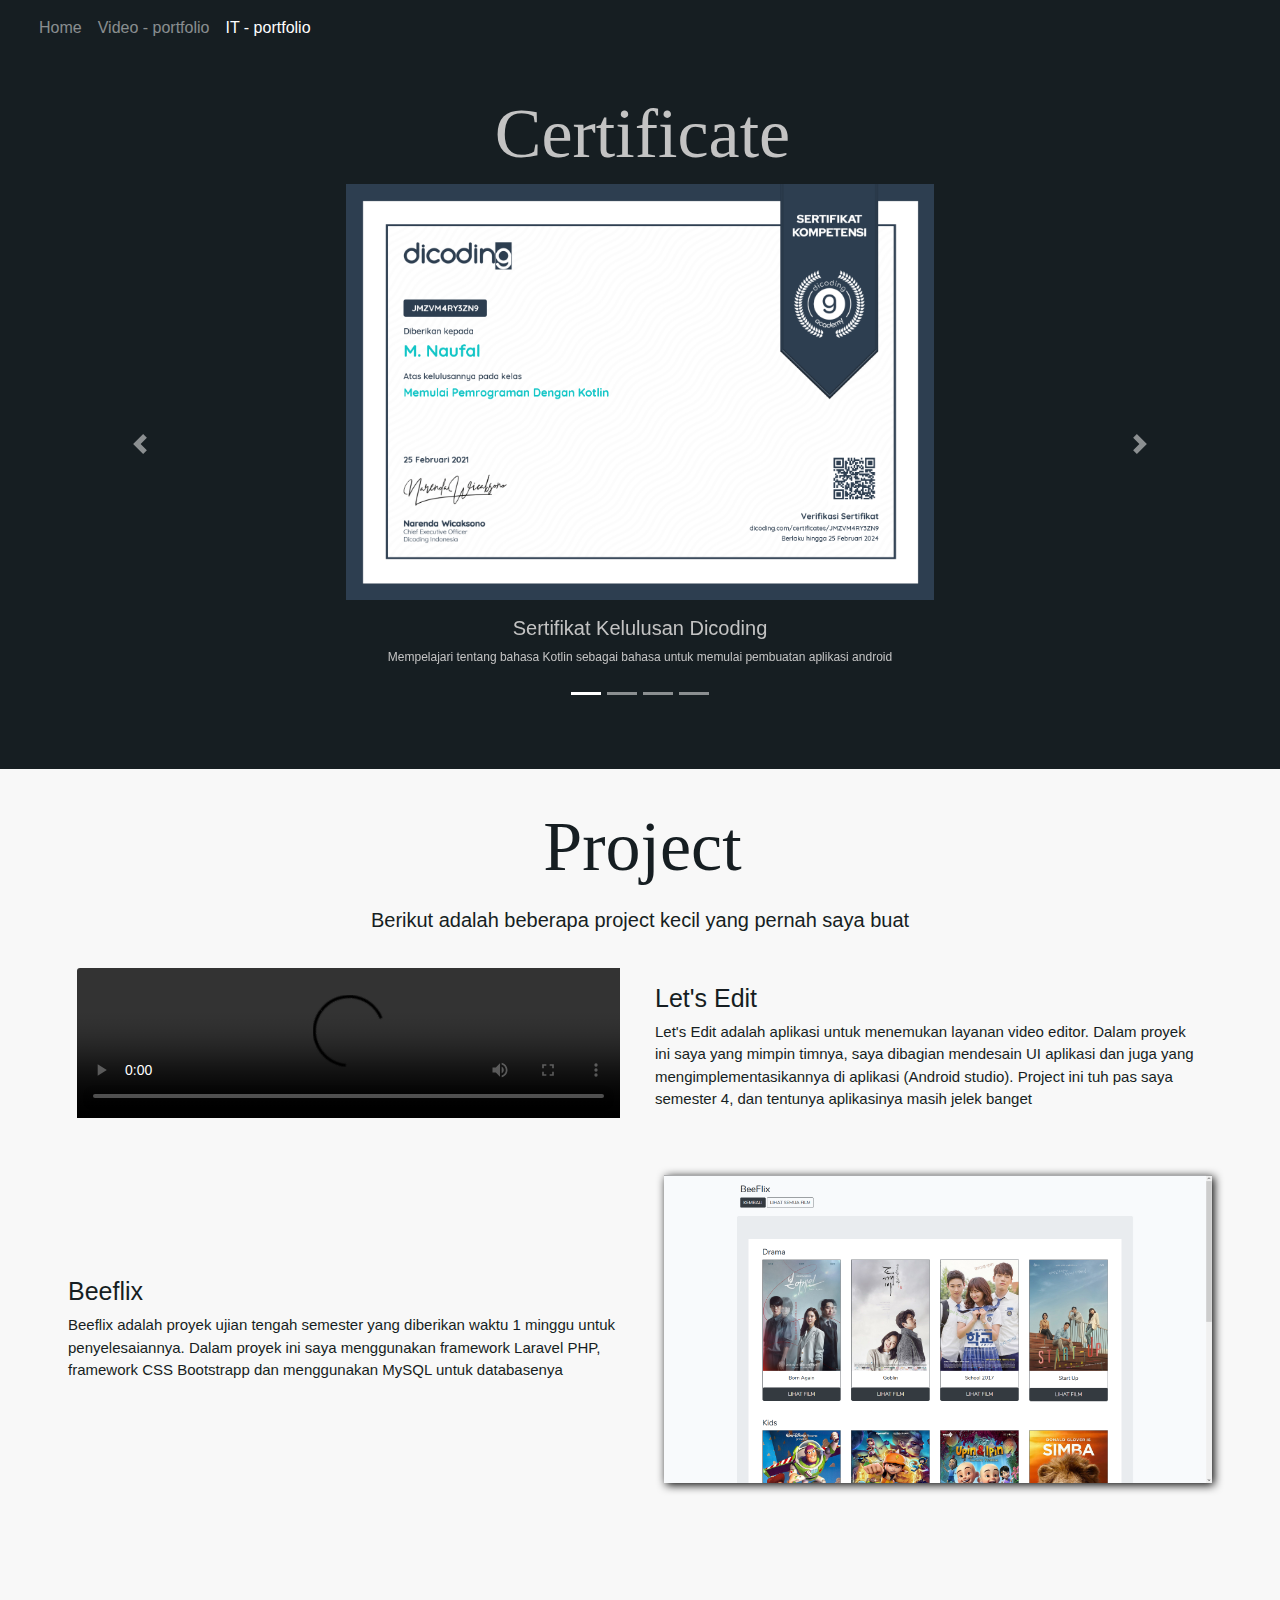
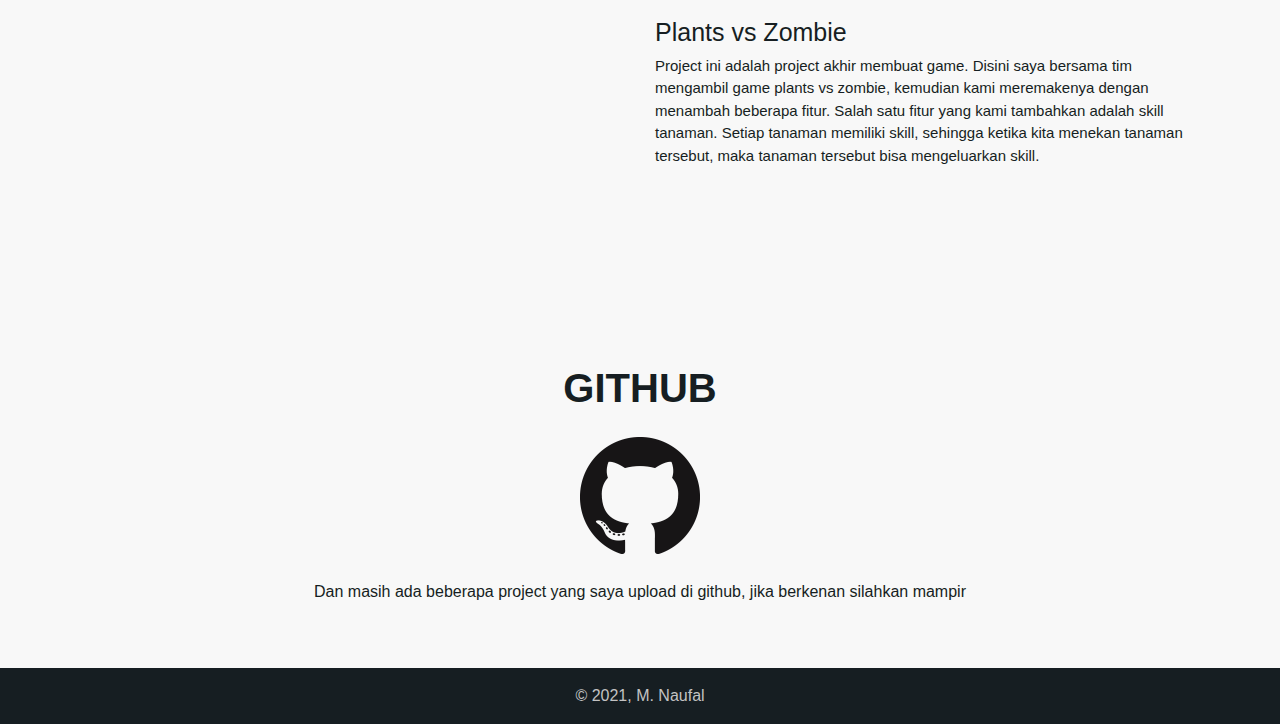
==== it-portfolio.html @ 66a227f8 "Upload My Personal Website" ====
<!DOCTYPE html>
<html lang="en">
<head>
    <meta charset="UTF-8">
    <meta http-equiv="X-UA-Compatible" content="IE=edge">
    <meta name="viewport" content="width=device-width, initial-scale=1.0">
    <title>IT Portfolio</title>

    <link rel="stylesheet" href="css/bootstrap.css">
    <script src="https://code.jquery.com/jquery-3.5.1.slim.min.js" integrity="sha384-DfXdz2htPH0lsSSs5nCTpuj/zy4C+OGpamoFVy38MVBnE+IbbVYUew+OrCXaRkfj" crossorigin="anonymous"></script>
    <script src="https://cdn.jsdelivr.net/npm/bootstrap@4.6.0/dist/js/bootstrap.bundle.min.js" integrity="sha384-Piv4xVNRyMGpqkS2by6br4gNJ7DXjqk09RmUpJ8jgGtD7zP9yug3goQfGII0yAns" crossorigin="anonymous"></script>

    <style>


        .video{
            width: 100%;
            padding-right: 5px;
        }

        .carousel-indicators{
            position: static;
        }

        .certi-desc{
            font-size: 12px;
        }

        .certificate-image{
              width: 100%;
        }

        .project-image{
            filter: drop-shadow(2px 2px 5px black);
            width: 100%
        }

        /* // Small devices (landscape phones, 576px and up) */
        @media (min-width: 320px) {
            .title{
                font-family: MADE TOMMY Outline;
                font-size: 50px;
                margin-top: 20px;
            }

            .project-title{
                font-size: 18px;
                text-align: center;
             }

            .project-desc{
                font-size: 12px;
                text-align: center;
            }

            .desc{
                font-size: 12px;
            }

        }

            /* // Small devices (landscape phones, 576px and up) */
        @media (min-width: 576px) {
            .title{
                font-family: MADE TOMMY Outline;
                font-size: 70px;
            }
        }

            /* // Medium devices (tablets, 768px and up) */
        @media (min-width: 768px) {
            .title{
                font-family: MADE TOMMY Outline;
                font-size: 55px;
                padding-right: 20px;
          }

          
          .certificate-image{
                width: 60%;
            }

        }

            /* // Large devices (desktops, 992px and up) */
        @media (min-width: 992px) {
            .title{
                font-family: MADE TOMMY Outline;
                font-size: 70px;
                padding-right: 15px;
           }
        }

            /* Extra large devices (large desktops, 1200px and up) */
        @media (min-width: 1200px) {
            .title{
                font-family: MADE TOMMY Outline;
                font-size: 70px;
                padding-left: 20px;
            }

            .certificate-image{
                width: 50%;
            }

            .desc{
                font-size: 20px;
            }

            .project-title{
                font-size: 25px;
                text-align: left;
            }

            .project-desc{
                font-size: 15px;
                text-align: left;
            }

        }

    </style>

</head>
<body>
    
<!-- navbar -->

<div class="container-fluid" style="background-color: #161E22">
  <nav class="navbar navbar-expand-md navbar-dark bg-transparent">
    <button class="navbar-toggler" type="button" data-toggle="collapse" data-target="#navbarTogglerDemo01" aria-controls="navbarTogglerDemo01" aria-expanded="false" aria-label="Toggle navigation">
      <span class="navbar-toggler-icon"></span>
    </button>
    <div class="collapse navbar-collapse" id="navbarTogglerDemo01">
      
      <ul class="navbar-nav mr-auto mt-2 mt-lg-0">
        <li class="nav-item">
          <a class="nav-link" href="index.html">Home <span class="sr-only">(current)</span></a>
        </li>
        <li class="nav-item">
          <a class="nav-link" href="video-portfolio.html">Video - portfolio</a>
        </li>
        <li class="nav-item active">
          <a class="nav-link" href="it-portfolio.html">IT - portfolio</a>
        </li>
      </ul>

    </div>
  </nav>
</div>

<!-- navbar -->

<!-- certificate -->
<div class="container-fluid" style="background-color: #161E22; color: white;">
    <div class="container pb-5 pt-3" style="color: white">
        <!-- Certificate -->
        <div class="row mx-md-n5">
        
            <div class="col-md-12 justify-content-center align-self-center text-center" style="color: #C3C3C3">
                <h1 class="title">Certificate</h1>

                    <div id="carouselExampleCaptions" class="carousel slide" data-ride="carousel">

                        <div class="carousel-inner">
                            
                            <div class="carousel-item active">
                                <img src="assets/certi-1.png" class="d-block certificate-image " alt="..." style="margin: auto;">
                                
                                <div class="mt-3">
                                    <h5>Sertifikat Kelulusan Dicoding</h5>
                                    <p class="certi-desc">Mempelajari tentang bahasa Kotlin sebagai bahasa untuk memulai pembuatan aplikasi android</p>
                                </div>

                            
                            </div>

                            <div class="carousel-item">
                                <img src="assets/certi-2.png" class="d-block certificate-image" alt="..." style="margin: auto;">
                                <div class="mt-3">
                                    <h5>Sertifikat Kelulusan Dicoding</h5>
                                    <p class="certi-desc">Mempelajari tentang prinsip SOLID, berguna untuk menyempurnakan penulisan code</p>
                                </div>
                            </div>

                            <div class="carousel-item">
                            <img src="assets/certi-3.png" class="d-block certificate-image justify-content-center center" alt="..." style="margin: auto;">
                                <div class="mt-3">
                                    <h5>Sertifikat Kelulusan Dicoding</h5>
                                    <p class="certi-desc">Mempelajari tentang dasar - dasar membuat aplikasi android sederhana dengan Android Studio</p>
                                </div>
                            </div>

                            <div class="carousel-item">
                            <img src="assets/certi-4.png" class="d-block certificate-image justify-content-center center" alt="..." style="margin: auto;">
                                <div class="mt-3">
                                    <h5>Sertifikat Kelulusan Dicoding</h5>
                                    <p class="certi-desc"> Mempelajari Pembuatan aplikasi dengan kesulitan menengah </p>
                                </div>
                            </div>

                        </div>
                        <a class="carousel-control-prev" href="#carouselExampleCaptions" role="button" data-slide="prev">
                            <span class="carousel-control-prev-icon" aria-hidden="true"></span>
                            <span class="sr-only">Previous</span>
                        </a>
                        <a class="carousel-control-next" href="#carouselExampleCaptions" role="button" data-slide="next">
                            <span class="carousel-control-next-icon" aria-hidden="true"></span>
                            <span class="sr-only">Next</span>
                        </a>

                        <ol class="carousel-indicators">
                            <li data-target="#carouselExampleCaptions" data-slide-to="0" class="active"></li>
                            <li data-target="#carouselExampleCaptions" data-slide-to="1"></li>
                            <li data-target="#carouselExampleCaptions" data-slide-to="2"></li>
                            <li data-target="#carouselExampleCaptions" data-slide-to="3"></li>
                        </ol>

                    </div>
            
            </div>

        </div>
    </div>
</div>
<!-- certificate -->

<!-- it portfolio -->
<div class="container-fludi" style="background-color: #F8F8F8;">
    <div class="container pb-5 pt-3">
        
        <div class="row mx-md-n5">
            <div class="col-md-12 justify-content-center align-self-center text-center" style="color: #161E22">
                <h1 class="title">Project</h1>
                <p class="mt-3 desc"> Berikut adalah beberapa project kecil yang pernah saya buat</p>
            
            </div>
        </div>

        <!-- project 1 -->
        <div class="row mx-md-n5 mt-3 pl-3 pr-3">

            <div class="col-md-6 pl-4 justify-content-center align-self-center">
                <video autobuffer preload="auto" controls class="video card-img-top">
                        <source src="assets/lets-edit.mp4" type="video/mp4">
                        <source src="assest/lets-edit.ogg" type="video/ogg">
                        Your browser does not support HTML video.
                </video>
            </div>

            <div class="col-md-6 mt-3 pr-4 justify-content-center align-self-center" style="color: #161E22;">
                <h4 class="card-text project-title"> Let's Edit </h4>
                <p class="project-desc">Let's Edit adalah aplikasi untuk menemukan layanan video editor. Dalam proyek ini saya yang mimpin timnya, saya dibagian mendesain UI aplikasi dan juga yang mengimplementasikannya di aplikasi (Android studio). Project ini tuh pas saya semester 4, dan tentunya aplikasinya masih jelek banget </p>
            </div>

        </div>
        <!-- project 1 -->

        <!-- project 2 -->
        <div class="row mx-md-n5 mt-5 pl-3 pr-3">

            <div class="col-md-6 pl-4 order-md-6 justify-content-center align-self-center">
                <img src="assets/beeflix.png" alt="" class="project-image">
            </div>

            <div class="col-md-6 mt-3 pr-4 justify-content-center align-self-center" style="color: #161E22;">
                <h4 class="card-text project-title"> Beeflix </h4>
                <p class="project-desc">Beeflix adalah proyek ujian tengah semester yang diberikan waktu 1 minggu untuk penyelesaiannya. Dalam proyek ini saya menggunakan framework Laravel PHP, framework CSS Bootstrapp dan menggunakan MySQL untuk databasenya</p>
            </div>

        </div>
        <!-- project 2 -->

        <!-- project 3 -->
        <div class="row mx-md-n5 mt-5 pl-3 pr-3 mb-5">

            <div class="col-md-6 pl-4 justify-content-center align-self-center">
                <iframe width="560" height="315" class="video card-img-top" src="https://www.youtube.com/embed/0V9TR1TZQOo" title="YouTube video player" frameborder="0" allow="accelerometer; autoplay; clipboard-write; encrypted-media; gyroscope; picture-in-picture" allowfullscreen></iframe>
            </div>

            <div class="col-md-6 mt-3 pr-4 justify-content-center align-self-center" style="color: #161E22;">
                <h4 class="card-text project-title"> Plants vs Zombie </h4>
                <p class="project-desc">Project ini adalah project akhir membuat game. Disini saya bersama tim mengambil game plants vs zombie, kemudian kami meremakenya dengan menambah beberapa fitur. Salah satu fitur yang kami tambahkan adalah skill tanaman. Setiap tanaman memiliki skill, sehingga ketika kita menekan tanaman tersebut, maka tanaman tersebut bisa mengeluarkan skill.</p>
            </div>

        </div>
        <!-- project 3 -->

        <div class="row mx-md-n5" style="margin-top: 10%">
            <div class="col-md-12 justify-content-center align-self-center text-center" style="color: #161E22">
                <h1 class="font-weight-bold github-text"> GITHUB </h1>
                <a href="https://github.com/muhnofal?tab=repositories" target="_blank"> <img src="assets/github-icon.png" alt="" class="mt-3 github-icon"> </a> 
                <p class="mt-4 github-desc"> Dan masih ada beberapa project yang saya upload di github, jika berkenan silahkan mampir</p>
            </div>
        </div>

    </div>
</div>
<!-- it portfolio -->

<!-- copyright -->
<div class="container-fluid" style="background-color: #161E22">

  <div class="container" style="color: white">

    <div class="row mx-md-n5">
      
      <div class="col-md-12 text-center" style="color: #C3C3C3">
        <p class="mt-3">© 2021, M. Naufal</p>
      </div>

    </div>


  </div>
    
</div>
<!-- copyright -->


</body>
</html>
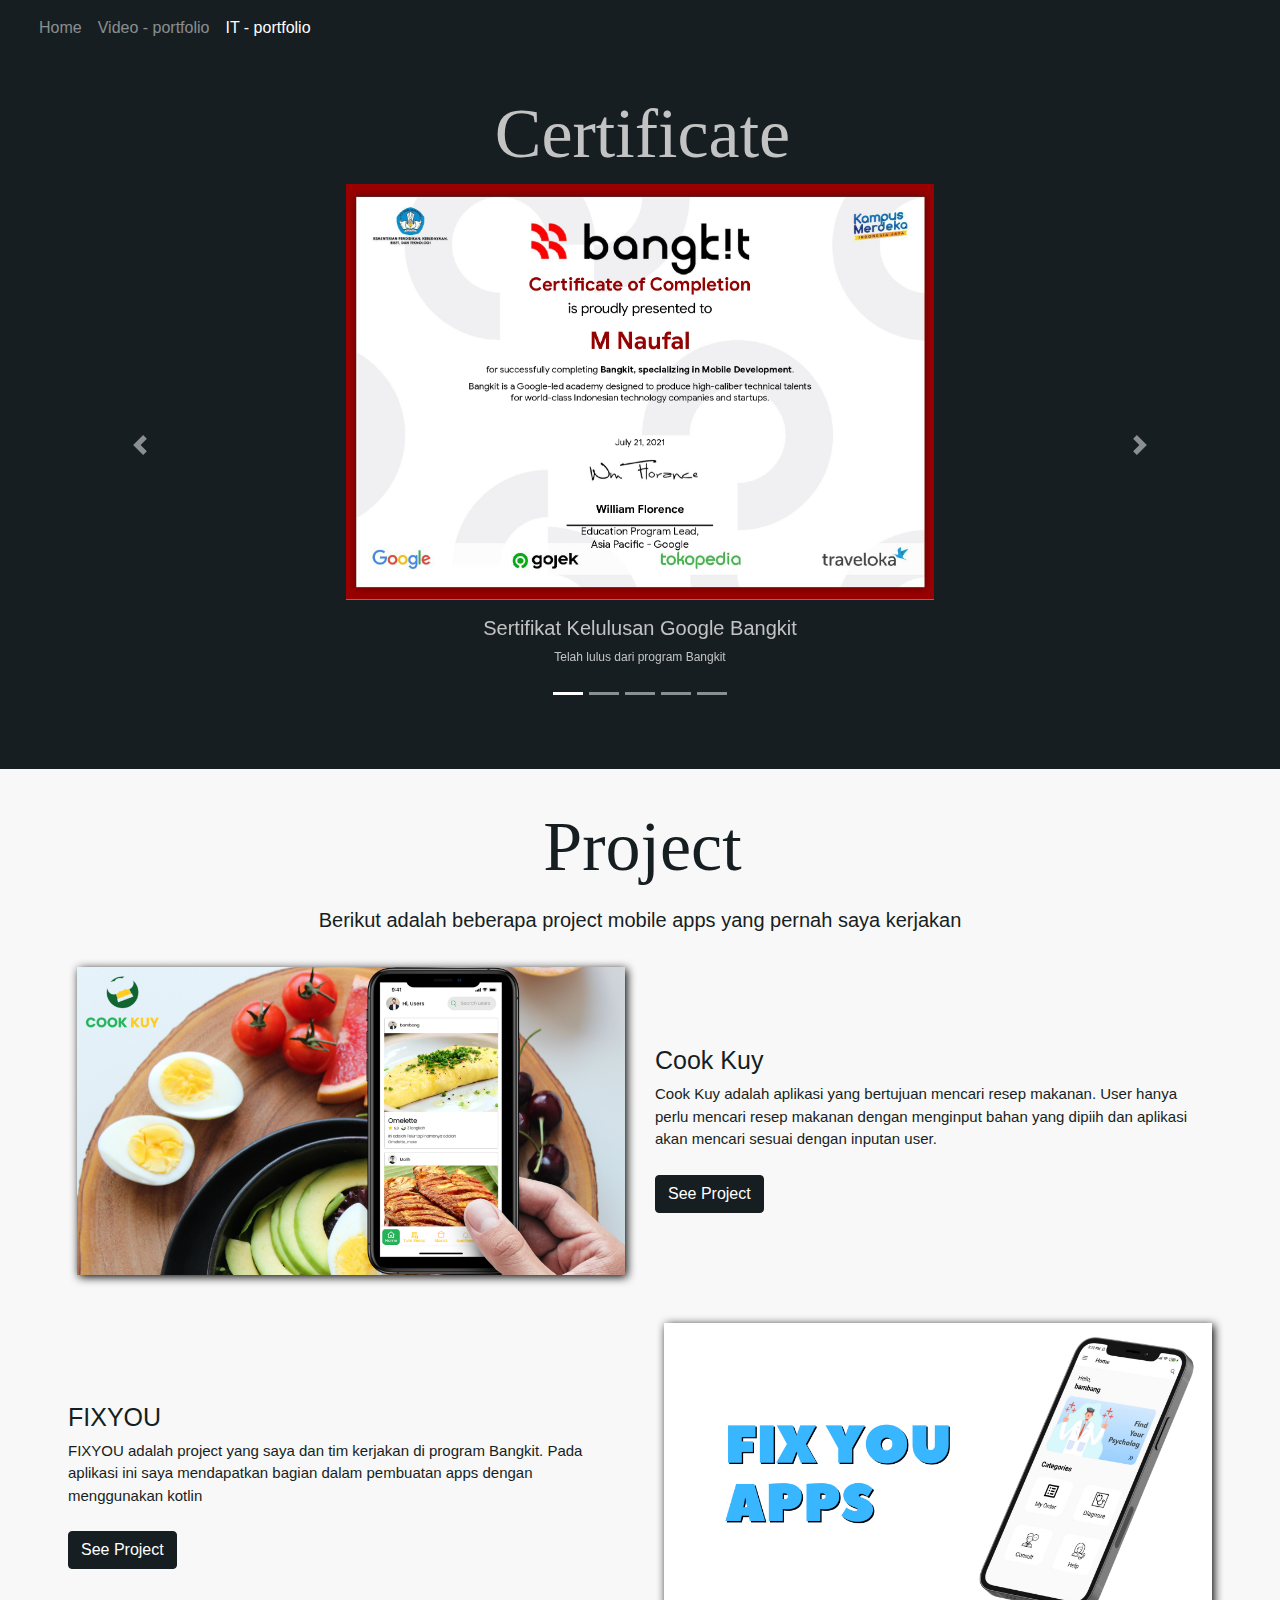
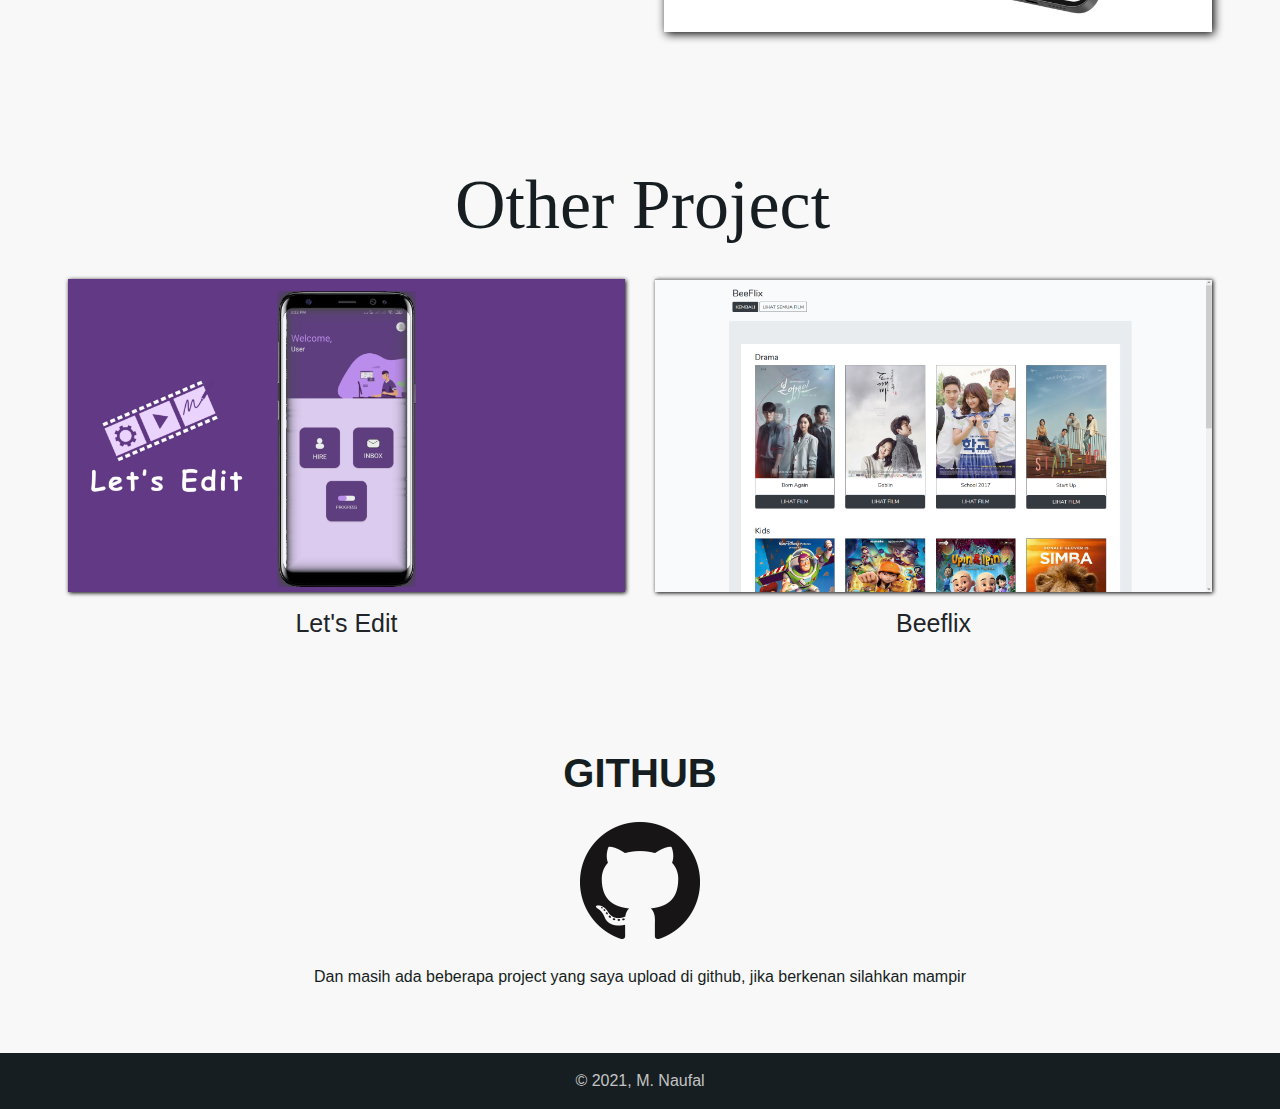
==== commit b6e6f7db: "update project" ====
--- a/it-portfolio.html
+++ b/it-portfolio.html
@@ -1,5 +1,6 @@
 <!DOCTYPE html>
 <html lang="en">
+
 <head>
     <meta charset="UTF-8">
     <meta http-equiv="X-UA-Compatible" content="IE=edge">
@@ -7,316 +8,364 @@
     <title>IT Portfolio</title>
 
     <link rel="stylesheet" href="css/bootstrap.css">
-    <script src="https://code.jquery.com/jquery-3.5.1.slim.min.js" integrity="sha384-DfXdz2htPH0lsSSs5nCTpuj/zy4C+OGpamoFVy38MVBnE+IbbVYUew+OrCXaRkfj" crossorigin="anonymous"></script>
-    <script src="https://cdn.jsdelivr.net/npm/bootstrap@4.6.0/dist/js/bootstrap.bundle.min.js" integrity="sha384-Piv4xVNRyMGpqkS2by6br4gNJ7DXjqk09RmUpJ8jgGtD7zP9yug3goQfGII0yAns" crossorigin="anonymous"></script>
+    <script src="https://code.jquery.com/jquery-3.5.1.slim.min.js"
+        integrity="sha384-DfXdz2htPH0lsSSs5nCTpuj/zy4C+OGpamoFVy38MVBnE+IbbVYUew+OrCXaRkfj"
+        crossorigin="anonymous"></script>
+    <script src="https://cdn.jsdelivr.net/npm/bootstrap@4.6.0/dist/js/bootstrap.bundle.min.js"
+        integrity="sha384-Piv4xVNRyMGpqkS2by6br4gNJ7DXjqk09RmUpJ8jgGtD7zP9yug3goQfGII0yAns"
+        crossorigin="anonymous"></script>
 
     <style>
-
-
-        .video{
+        .video {
             width: 100%;
             padding-right: 5px;
         }
 
-        .carousel-indicators{
+        .carousel-indicators {
             position: static;
         }
 
-        .certi-desc{
+        .certi-desc {
             font-size: 12px;
         }
 
-        .certificate-image{
-              width: 100%;
-        }
-
-        .project-image{
+        .certificate-image {
+            width: 100%;
+        }
+
+        .project-image {
             filter: drop-shadow(2px 2px 5px black);
             width: 100%
         }
 
+
+        .other-project {
+            filter: drop-shadow(1px 1px 2px black);
+            width: 100%
+        }
+
         /* // Small devices (landscape phones, 576px and up) */
         @media (min-width: 320px) {
-            .title{
+            .title {
                 font-family: MADE TOMMY Outline;
                 font-size: 50px;
                 margin-top: 20px;
             }
 
-            .project-title{
+            .project-title {
                 font-size: 18px;
                 text-align: center;
-             }
-
-            .project-desc{
+            }
+
+            .project-desc {
                 font-size: 12px;
                 text-align: center;
             }
 
-            .desc{
+            .desc {
                 font-size: 12px;
             }
 
-        }
-
-            /* // Small devices (landscape phones, 576px and up) */
+            .project-link {
+                text-align: center;
+            }
+
+        }
+
+        /* // Small devices (landscape phones, 576px and up) */
         @media (min-width: 576px) {
-            .title{
+            .title {
                 font-family: MADE TOMMY Outline;
                 font-size: 70px;
             }
         }
 
-            /* // Medium devices (tablets, 768px and up) */
+        /* // Medium devices (tablets, 768px and up) */
         @media (min-width: 768px) {
-            .title{
+            .title {
                 font-family: MADE TOMMY Outline;
                 font-size: 55px;
                 padding-right: 20px;
-          }
-
-          
-          .certificate-image{
+            }
+
+
+            .certificate-image {
                 width: 60%;
             }
 
         }
 
-            /* // Large devices (desktops, 992px and up) */
+        /* // Large devices (desktops, 992px and up) */
         @media (min-width: 992px) {
-            .title{
+            .title {
                 font-family: MADE TOMMY Outline;
                 font-size: 70px;
                 padding-right: 15px;
-           }
-        }
-
-            /* Extra large devices (large desktops, 1200px and up) */
+            }
+        }
+
+        /* Extra large devices (large desktops, 1200px and up) */
         @media (min-width: 1200px) {
-            .title{
+            .title {
                 font-family: MADE TOMMY Outline;
                 font-size: 70px;
                 padding-left: 20px;
             }
 
-            .certificate-image{
+            .certificate-image {
                 width: 50%;
             }
 
-            .desc{
+            .desc {
                 font-size: 20px;
             }
 
-            .project-title{
+            .project-title {
                 font-size: 25px;
                 text-align: left;
             }
 
-            .project-desc{
+            .project-desc {
                 font-size: 15px;
                 text-align: left;
             }
 
-        }
-
+            .project-link {
+                text-align: start;
+            }
+
+        }
     </style>
 
 </head>
+
 <body>
-    
-<!-- navbar -->
-
-<div class="container-fluid" style="background-color: #161E22">
-  <nav class="navbar navbar-expand-md navbar-dark bg-transparent">
-    <button class="navbar-toggler" type="button" data-toggle="collapse" data-target="#navbarTogglerDemo01" aria-controls="navbarTogglerDemo01" aria-expanded="false" aria-label="Toggle navigation">
-      <span class="navbar-toggler-icon"></span>
-    </button>
-    <div class="collapse navbar-collapse" id="navbarTogglerDemo01">
-      
-      <ul class="navbar-nav mr-auto mt-2 mt-lg-0">
-        <li class="nav-item">
-          <a class="nav-link" href="index.html">Home <span class="sr-only">(current)</span></a>
-        </li>
-        <li class="nav-item">
-          <a class="nav-link" href="video-portfolio.html">Video - portfolio</a>
-        </li>
-        <li class="nav-item active">
-          <a class="nav-link" href="it-portfolio.html">IT - portfolio</a>
-        </li>
-      </ul>
-
+
+    <!-- navbar -->
+
+    <div class="container-fluid" style="background-color: #161E22">
+        <nav class="navbar navbar-expand-md navbar-dark bg-transparent">
+            <button class="navbar-toggler" type="button" data-toggle="collapse" data-target="#navbarTogglerDemo01"
+                aria-controls="navbarTogglerDemo01" aria-expanded="false" aria-label="Toggle navigation">
+                <span class="navbar-toggler-icon"></span>
+            </button>
+            <div class="collapse navbar-collapse" id="navbarTogglerDemo01">
+
+                <ul class="navbar-nav mr-auto mt-2 mt-lg-0">
+                    <li class="nav-item">
+                        <a class="nav-link" href="index.html">Home <span class="sr-only">(current)</span></a>
+                    </li>
+                    <li class="nav-item">
+                        <a class="nav-link" href="video-portfolio.html">Video - portfolio</a>
+                    </li>
+                    <li class="nav-item active">
+                        <a class="nav-link" href="it-portfolio.html">IT - portfolio</a>
+                    </li>
+                </ul>
+
+            </div>
+        </nav>
     </div>
-  </nav>
-</div>
-
-<!-- navbar -->
-
-<!-- certificate -->
-<div class="container-fluid" style="background-color: #161E22; color: white;">
-    <div class="container pb-5 pt-3" style="color: white">
-        <!-- Certificate -->
-        <div class="row mx-md-n5">
-        
-            <div class="col-md-12 justify-content-center align-self-center text-center" style="color: #C3C3C3">
-                <h1 class="title">Certificate</h1>
-
-                    <div id="carouselExampleCaptions" class="carousel slide" data-ride="carousel">
-
-                        <div class="carousel-inner">
-                            
-                            <div class="carousel-item active">
-                                <img src="assets/certi-1.png" class="d-block certificate-image " alt="..." style="margin: auto;">
+
+    <!-- navbar -->
+
+    <!-- certificate -->
+    <div class="container-fluid" style="background-color: #161E22; color: white;">
+        <div class="container pb-5 pt-3" style="color: white">
+            <!-- Certificate -->
+            <div class="row mx-md-n5">
+            
+                <div class="col-md-12 justify-content-center align-self-center text-center" style="color: #C3C3C3">
+                    <h1 class="title">Certificate</h1>
+    
+                        <div id="carouselExampleCaptions" class="carousel slide" data-ride="carousel">
+    
+                            <div class="carousel-inner">
+
+                                <div class="carousel-item active">
+                                    <img src="assets/bangkit.jpg" class="d-block certificate-image " alt="..." style="margin: auto;">
+                                    
+                                    <div class="mt-3">
+                                        <h5>Sertifikat Kelulusan Google Bangkit</h5>
+                                        <p class="certi-desc">Telah lulus dari program Bangkit</p>
+                                    </div>
+    
+                                </div>
                                 
-                                <div class="mt-3">
-                                    <h5>Sertifikat Kelulusan Dicoding</h5>
-                                    <p class="certi-desc">Mempelajari tentang bahasa Kotlin sebagai bahasa untuk memulai pembuatan aplikasi android</p>
-                                </div>
-
-                            
+                                <div class="carousel-item">
+                                    <img src="assets/certi-1.png" class="d-block certificate-image " alt="..." style="margin: auto;">
+                                    
+                                    <div class="mt-3">
+                                        <h5>Sertifikat Kelulusan Dicoding</h5>
+                                        <p class="certi-desc">Mempelajari tentang bahasa Kotlin sebagai bahasa untuk memulai pembuatan aplikasi android</p>
+                                    </div>
+    
+                                </div>
+    
+                                <div class="carousel-item">
+                                    <img src="assets/certi-2.png" class="d-block certificate-image" alt="..." style="margin: auto;">
+                                    <div class="mt-3">
+                                        <h5>Sertifikat Kelulusan Dicoding</h5>
+                                        <p class="certi-desc">Mempelajari tentang prinsip SOLID, berguna untuk menyempurnakan penulisan code</p>
+                                    </div>
+                                </div>
+    
+                                <div class="carousel-item">
+                                <img src="assets/certi-3.png" class="d-block certificate-image justify-content-center center" alt="..." style="margin: auto;">
+                                    <div class="mt-3">
+                                        <h5>Sertifikat Kelulusan Dicoding</h5>
+                                        <p class="certi-desc">Mempelajari tentang dasar - dasar membuat aplikasi android sederhana dengan Android Studio</p>
+                                    </div>
+                                </div>
+    
+                                <div class="carousel-item">
+                                <img src="assets/certi-4.png" class="d-block certificate-image justify-content-center center" alt="..." style="margin: auto;">
+                                    <div class="mt-3">
+                                        <h5>Sertifikat Kelulusan Dicoding</h5>
+                                        <p class="certi-desc"> Mempelajari Pembuatan aplikasi dengan kesulitan menengah </p>
+                                    </div>
+                                </div>
+    
                             </div>
-
-                            <div class="carousel-item">
-                                <img src="assets/certi-2.png" class="d-block certificate-image" alt="..." style="margin: auto;">
-                                <div class="mt-3">
-                                    <h5>Sertifikat Kelulusan Dicoding</h5>
-                                    <p class="certi-desc">Mempelajari tentang prinsip SOLID, berguna untuk menyempurnakan penulisan code</p>
-                                </div>
-                            </div>
-
-                            <div class="carousel-item">
-                            <img src="assets/certi-3.png" class="d-block certificate-image justify-content-center center" alt="..." style="margin: auto;">
-                                <div class="mt-3">
-                                    <h5>Sertifikat Kelulusan Dicoding</h5>
-                                    <p class="certi-desc">Mempelajari tentang dasar - dasar membuat aplikasi android sederhana dengan Android Studio</p>
-                                </div>
-                            </div>
-
-                            <div class="carousel-item">
-                            <img src="assets/certi-4.png" class="d-block certificate-image justify-content-center center" alt="..." style="margin: auto;">
-                                <div class="mt-3">
-                                    <h5>Sertifikat Kelulusan Dicoding</h5>
-                                    <p class="certi-desc"> Mempelajari Pembuatan aplikasi dengan kesulitan menengah </p>
-                                </div>
-                            </div>
-
+                            <a class="carousel-control-prev" href="#carouselExampleCaptions" role="button" data-slide="prev">
+                                <span class="carousel-control-prev-icon" aria-hidden="true"></span>
+                                <span class="sr-only">Previous</span>
+                            </a>
+                            <a class="carousel-control-next" href="#carouselExampleCaptions" role="button" data-slide="next">
+                                <span class="carousel-control-next-icon" aria-hidden="true"></span>
+                                <span class="sr-only">Next</span>
+                            </a>
+    
+                            <ol class="carousel-indicators">
+                                <li data-target="#carouselExampleCaptions" data-slide-to="0" class="active"></li>
+                                <li data-target="#carouselExampleCaptions" data-slide-to="1"></li>
+                                <li data-target="#carouselExampleCaptions" data-slide-to="2"></li>
+                                <li data-target="#carouselExampleCaptions" data-slide-to="3"></li>
+                                <li data-target="#carouselExampleCaptions" data-slide-to="4"></li>
+                            </ol>
+    
                         </div>
-                        <a class="carousel-control-prev" href="#carouselExampleCaptions" role="button" data-slide="prev">
-                            <span class="carousel-control-prev-icon" aria-hidden="true"></span>
-                            <span class="sr-only">Previous</span>
-                        </a>
-                        <a class="carousel-control-next" href="#carouselExampleCaptions" role="button" data-slide="next">
-                            <span class="carousel-control-next-icon" aria-hidden="true"></span>
-                            <span class="sr-only">Next</span>
-                        </a>
-
-                        <ol class="carousel-indicators">
-                            <li data-target="#carouselExampleCaptions" data-slide-to="0" class="active"></li>
-                            <li data-target="#carouselExampleCaptions" data-slide-to="1"></li>
-                            <li data-target="#carouselExampleCaptions" data-slide-to="2"></li>
-                            <li data-target="#carouselExampleCaptions" data-slide-to="3"></li>
-                        </ol>
-
-                    </div>
-            
-            </div>
-
+                
+                </div>
+    
+            </div>
         </div>
     </div>
-</div>
-<!-- certificate -->
-
-<!-- it portfolio -->
-<div class="container-fludi" style="background-color: #F8F8F8;">
-    <div class="container pb-5 pt-3">
-        
-        <div class="row mx-md-n5">
-            <div class="col-md-12 justify-content-center align-self-center text-center" style="color: #161E22">
-                <h1 class="title">Project</h1>
-                <p class="mt-3 desc"> Berikut adalah beberapa project kecil yang pernah saya buat</p>
-            
-            </div>
+    <!-- certificate -->
+
+    <!-- it portfolio -->
+    <div class="container-fludi" style="background-color: #F8F8F8;">
+        <div class="container pb-5 pt-3">
+
+            <div class="row mx-md-n5">
+                <div class="col-md-12 justify-content-center align-self-center text-center" style="color: #161E22">
+                    <h1 class="title">Project</h1>
+                    <p class="mt-3 desc"> Berikut adalah beberapa project mobile apps yang pernah saya kerjakan</p>
+
+                </div>
+            </div>
+
+
+            <!-- cook kuy -->
+
+            <div class="row mx-md-n5 mt-3 pl-3 pr-3">
+
+                <div class="col-md-6 pl-4 justify-content-center align-self-center">
+                    <img src="assets/cook-kuy.png" alt="" class="project-image">
+                </div>
+
+                <div class="col-md-6 mt-3 pr-4 justify-content-center align-self-center" style="color: #161E22;">
+                    <h4 class="card-text project-title"> Cook Kuy </h4>
+                    <p class="project-desc">Cook Kuy adalah aplikasi yang bertujuan mencari resep makanan. User hanya
+                        perlu mencari resep makanan dengan menginput bahan yang dipiih dan aplikasi akan mencari sesuai
+                        dengan inputan user.</p>
+                    <a href="https://github.com/muhnofal/cook_kuy" target=”_blank”>
+                        <div class="project-link">
+                            <button type="button" class="btn btn-dark mt-2"
+                                style="background-color: #161E22; border-color: #161E22">See
+                                Project</button>
+                        </div>
+                    </a>
+                </div>
+
+            </div>
+
+            <!-- fixyou -->
+            <div class="row mx-md-n5 mt-5 pl-3 pr-3">
+
+                <div class="col-md-6 pl-4 order-md-6 justify-content-center align-self-center">
+                    <img src="assets/FIXYOU.png" alt="" class="project-image">
+                </div>
+
+                <div class="col-md-6 mt-3 pr-4 justify-content-center align-self-center" style="color: #161E22;">
+                    <h4 class="card-text project-title"> FIXYOU </h4>
+                    <p class="project-desc">FIXYOU adalah project yang saya dan tim kerjakan di program Bangkit. Pada
+                        aplikasi ini saya mendapatkan bagian dalam pembuatan apps dengan menggunakan kotlin</p>
+                    <a href="https://github.com/muhnofal/NEW-FIX-YOU" target=”_blank”>
+                        <div class="project-link">
+                            <button type="button" class="btn btn-dark mt-2"
+                                style="background-color: #161E22; border-color: #161E22">See Project</button>
+                        </div>
+                    </a>
+                </div>
+            </div>
+
+            <div class="row mx-md-n5" style="margin-top: 10%">
+                <div class="col-md-12 justify-content-center align-self-center text-center" style="color: #161E22">
+                    <h1 class="title">Other Project</h1>
+                </div>
+            </div>
+
+            <!-- other project -->
+            <div class="row mx-md-n5 pl-3 pr-3">
+
+                <div class="col-md-6 mt-4">
+                    <img src="assets/letsedit.png" alt="" class="other-project">
+                    <h4 class="card-text project-title text-center pt-3"> Let's Edit </h4>
+                </div>
+
+                <div class="col-md-6 mt-4">
+                    <img src="assets/beeflix.png" alt="" class="other-project">
+                    <h4 class="card-text project-title text-center pt-3"> Beeflix </h4>
+                </div>
+
+            </div>
+            <!-- other project -->
+
+            <div class="row mx-md-n5" style="margin-top: 10%">
+                <div class="col-md-12 justify-content-center align-self-center text-center" style="color: #161E22">
+                    <h1 class="font-weight-bold github-text"> GITHUB </h1>
+                    <a href="https://github.com/muhnofal?tab=repositories" target="_blank"> <img
+                            src="assets/github-icon.png" alt="" class="mt-3 github-icon"> </a>
+                    <p class="mt-4 github-desc"> Dan masih ada beberapa project yang saya upload di github, jika
+                        berkenan silahkan mampir</p>
+                </div>
+            </div>
+
         </div>
-
-        <!-- project 1 -->
-        <div class="row mx-md-n5 mt-3 pl-3 pr-3">
-
-            <div class="col-md-6 pl-4 justify-content-center align-self-center">
-                <video autobuffer preload="auto" controls class="video card-img-top">
-                        <source src="assets/lets-edit.mp4" type="video/mp4">
-                        <source src="assest/lets-edit.ogg" type="video/ogg">
-                        Your browser does not support HTML video.
-                </video>
-            </div>
-
-            <div class="col-md-6 mt-3 pr-4 justify-content-center align-self-center" style="color: #161E22;">
-                <h4 class="card-text project-title"> Let's Edit </h4>
-                <p class="project-desc">Let's Edit adalah aplikasi untuk menemukan layanan video editor. Dalam proyek ini saya yang mimpin timnya, saya dibagian mendesain UI aplikasi dan juga yang mengimplementasikannya di aplikasi (Android studio). Project ini tuh pas saya semester 4, dan tentunya aplikasinya masih jelek banget </p>
-            </div>
+    </div>
+    <!-- it portfolio -->
+
+    <!-- copyright -->
+    <div class="container-fluid" style="background-color: #161E22">
+
+        <div class="container" style="color: white">
+
+            <div class="row mx-md-n5">
+
+                <div class="col-md-12 text-center" style="color: #C3C3C3">
+                    <p class="mt-3">© 2021, M. Naufal</p>
+                </div>
+
+            </div>
+
 
         </div>
-        <!-- project 1 -->
-
-        <!-- project 2 -->
-        <div class="row mx-md-n5 mt-5 pl-3 pr-3">
-
-            <div class="col-md-6 pl-4 order-md-6 justify-content-center align-self-center">
-                <img src="assets/beeflix.png" alt="" class="project-image">
-            </div>
-
-            <div class="col-md-6 mt-3 pr-4 justify-content-center align-self-center" style="color: #161E22;">
-                <h4 class="card-text project-title"> Beeflix </h4>
-                <p class="project-desc">Beeflix adalah proyek ujian tengah semester yang diberikan waktu 1 minggu untuk penyelesaiannya. Dalam proyek ini saya menggunakan framework Laravel PHP, framework CSS Bootstrapp dan menggunakan MySQL untuk databasenya</p>
-            </div>
-
-        </div>
-        <!-- project 2 -->
-
-        <!-- project 3 -->
-        <div class="row mx-md-n5 mt-5 pl-3 pr-3 mb-5">
-
-            <div class="col-md-6 pl-4 justify-content-center align-self-center">
-                <iframe width="560" height="315" class="video card-img-top" src="https://www.youtube.com/embed/0V9TR1TZQOo" title="YouTube video player" frameborder="0" allow="accelerometer; autoplay; clipboard-write; encrypted-media; gyroscope; picture-in-picture" allowfullscreen></iframe>
-            </div>
-
-            <div class="col-md-6 mt-3 pr-4 justify-content-center align-self-center" style="color: #161E22;">
-                <h4 class="card-text project-title"> Plants vs Zombie </h4>
-                <p class="project-desc">Project ini adalah project akhir membuat game. Disini saya bersama tim mengambil game plants vs zombie, kemudian kami meremakenya dengan menambah beberapa fitur. Salah satu fitur yang kami tambahkan adalah skill tanaman. Setiap tanaman memiliki skill, sehingga ketika kita menekan tanaman tersebut, maka tanaman tersebut bisa mengeluarkan skill.</p>
-            </div>
-
-        </div>
-        <!-- project 3 -->
-
-        <div class="row mx-md-n5" style="margin-top: 10%">
-            <div class="col-md-12 justify-content-center align-self-center text-center" style="color: #161E22">
-                <h1 class="font-weight-bold github-text"> GITHUB </h1>
-                <a href="https://github.com/muhnofal?tab=repositories" target="_blank"> <img src="assets/github-icon.png" alt="" class="mt-3 github-icon"> </a> 
-                <p class="mt-4 github-desc"> Dan masih ada beberapa project yang saya upload di github, jika berkenan silahkan mampir</p>
-            </div>
-        </div>
 
     </div>
-</div>
-<!-- it portfolio -->
-
-<!-- copyright -->
-<div class="container-fluid" style="background-color: #161E22">
-
-  <div class="container" style="color: white">
-
-    <div class="row mx-md-n5">
-      
-      <div class="col-md-12 text-center" style="color: #C3C3C3">
-        <p class="mt-3">© 2021, M. Naufal</p>
-      </div>
-
-    </div>
-
-
-  </div>
-    
-</div>
-<!-- copyright -->
+    <!-- copyright -->
 
 
 </body>
+
 </html>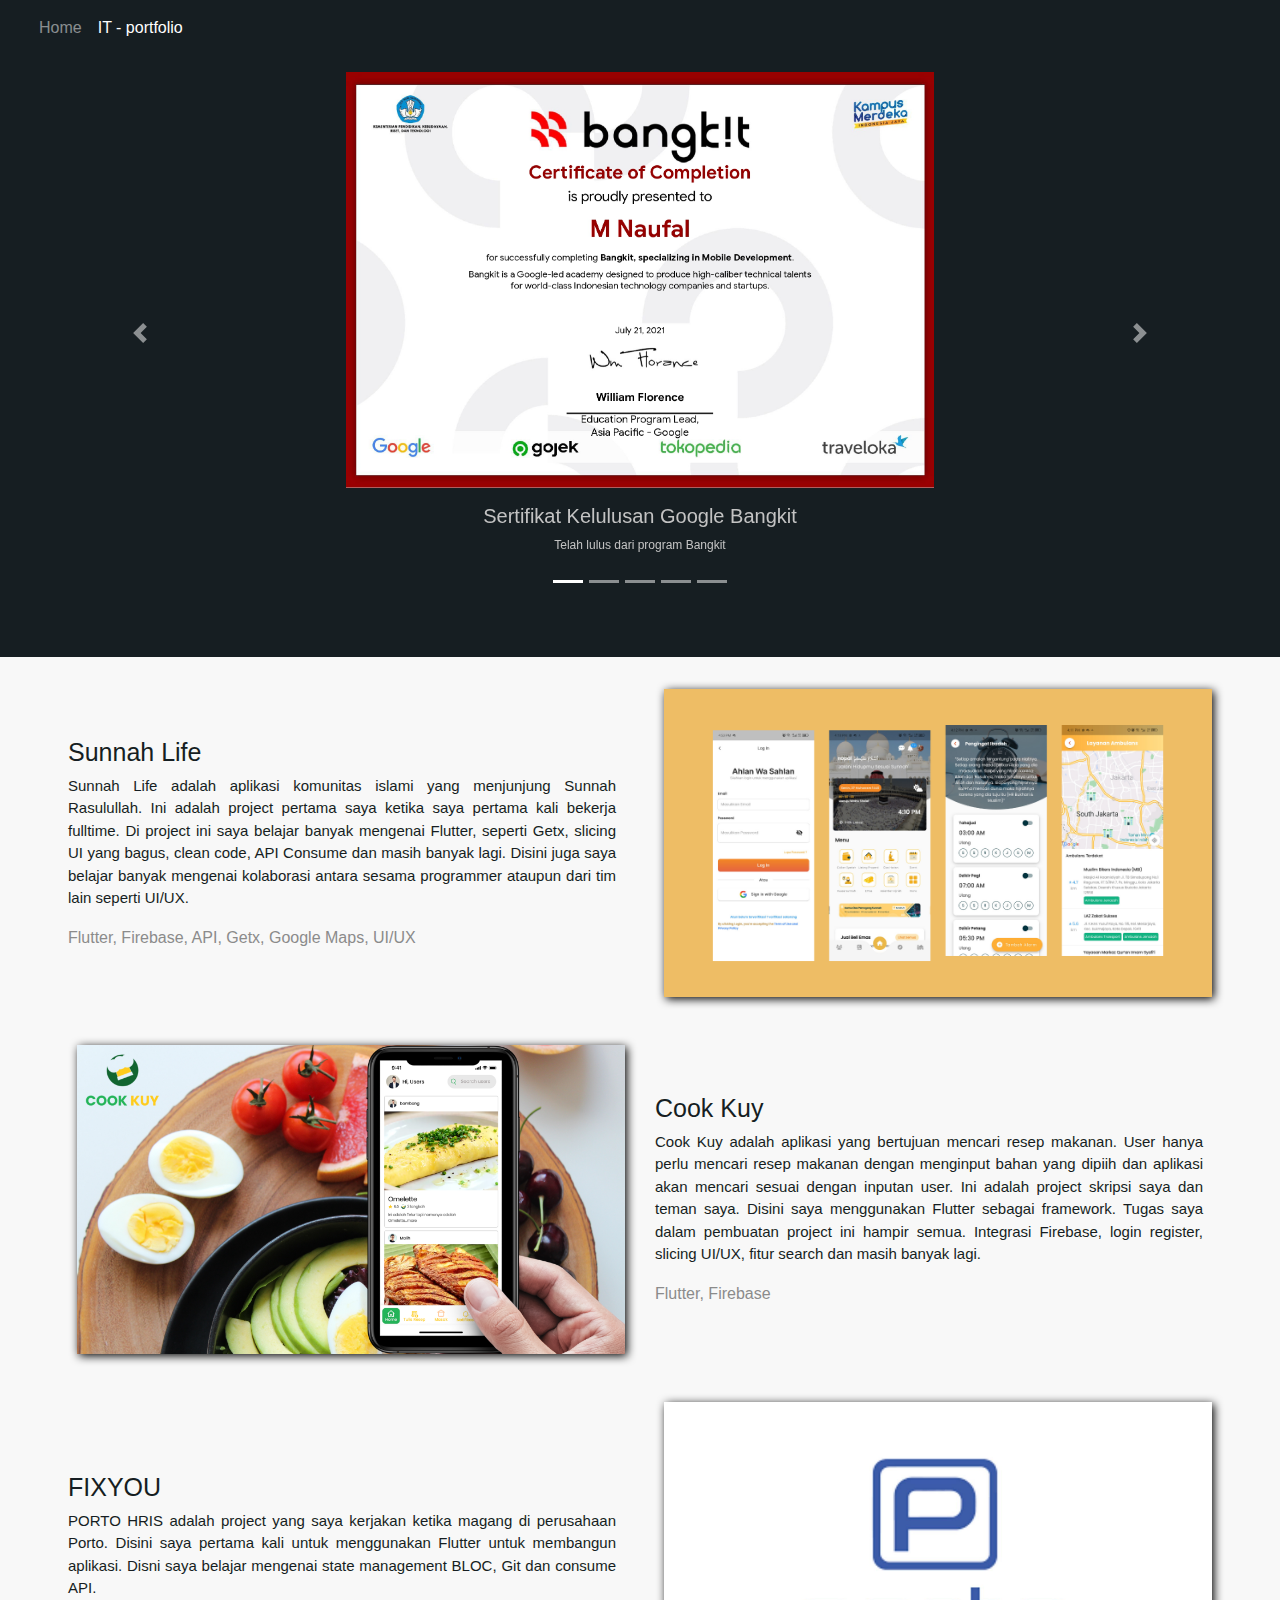
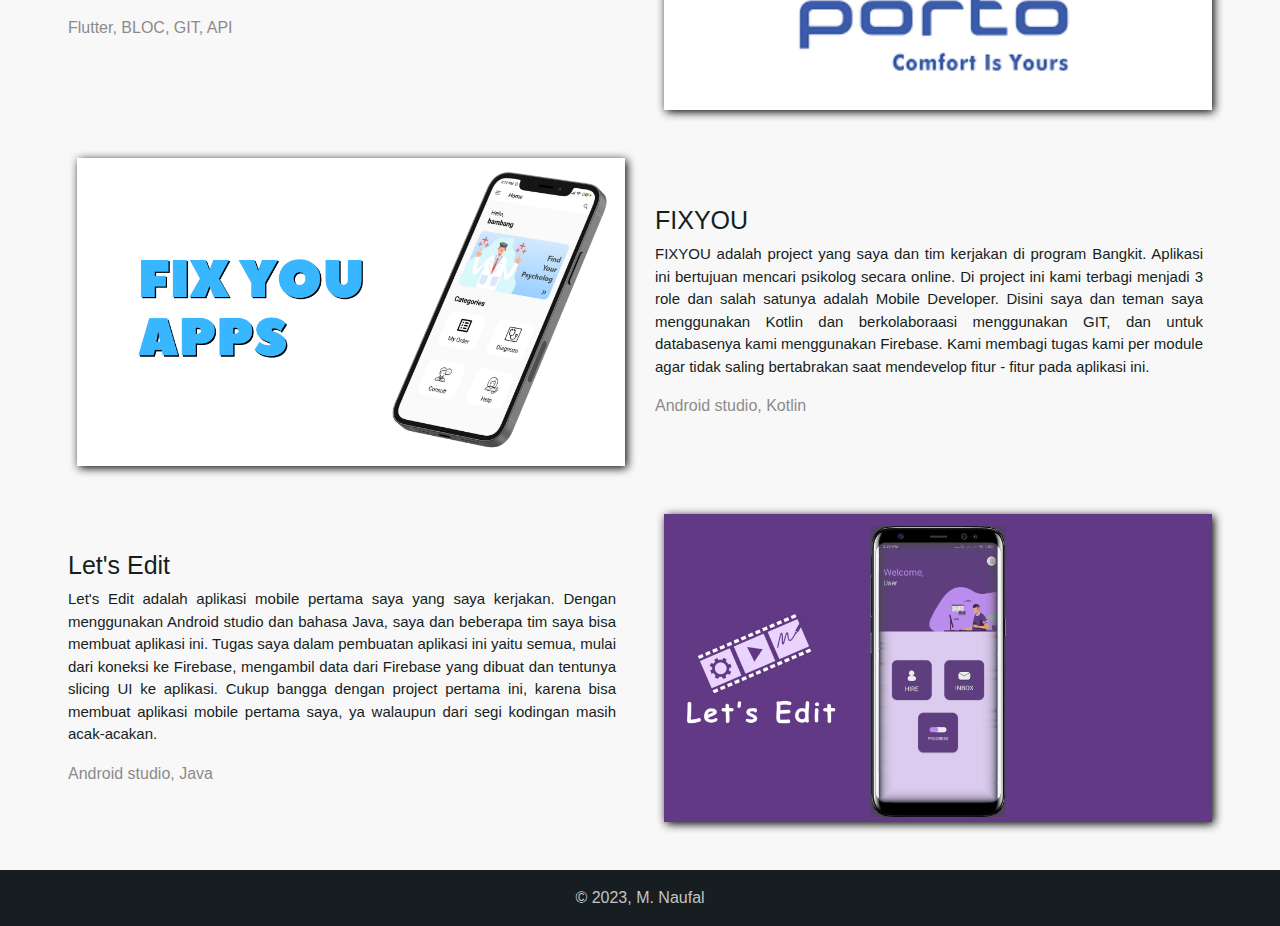
==== commit c38e50f1: "asset update" ====
--- a/it-portfolio.html
+++ b/it-portfolio.html
@@ -59,7 +59,7 @@
 
             .project-desc {
                 font-size: 12px;
-                text-align: center;
+                text-align: justify;
             }
 
             .desc {
@@ -127,7 +127,7 @@
 
             .project-desc {
                 font-size: 15px;
-                text-align: left;
+                text-align: justify;
             }
 
             .project-link {
@@ -155,9 +155,9 @@
                     <li class="nav-item">
                         <a class="nav-link" href="index.html">Home <span class="sr-only">(current)</span></a>
                     </li>
-                    <li class="nav-item">
+                    <!-- <li class="nav-item">
                         <a class="nav-link" href="video-portfolio.html">Video - portfolio</a>
-                    </li>
+                    </li> -->
                     <li class="nav-item active">
                         <a class="nav-link" href="it-portfolio.html">IT - portfolio</a>
                     </li>
@@ -174,101 +174,121 @@
         <div class="container pb-5 pt-3" style="color: white">
             <!-- Certificate -->
             <div class="row mx-md-n5">
-            
+
                 <div class="col-md-12 justify-content-center align-self-center text-center" style="color: #C3C3C3">
-                    <h1 class="title">Certificate</h1>
-    
-                        <div id="carouselExampleCaptions" class="carousel slide" data-ride="carousel">
-    
-                            <div class="carousel-inner">
-
-                                <div class="carousel-item active">
-                                    <img src="assets/bangkit.jpg" class="d-block certificate-image " alt="..." style="margin: auto;">
-                                    
-                                    <div class="mt-3">
-                                        <h5>Sertifikat Kelulusan Google Bangkit</h5>
-                                        <p class="certi-desc">Telah lulus dari program Bangkit</p>
-                                    </div>
-    
-                                </div>
-                                
-                                <div class="carousel-item">
-                                    <img src="assets/certi-1.png" class="d-block certificate-image " alt="..." style="margin: auto;">
-                                    
-                                    <div class="mt-3">
-                                        <h5>Sertifikat Kelulusan Dicoding</h5>
-                                        <p class="certi-desc">Mempelajari tentang bahasa Kotlin sebagai bahasa untuk memulai pembuatan aplikasi android</p>
-                                    </div>
-    
-                                </div>
-    
-                                <div class="carousel-item">
-                                    <img src="assets/certi-2.png" class="d-block certificate-image" alt="..." style="margin: auto;">
-                                    <div class="mt-3">
-                                        <h5>Sertifikat Kelulusan Dicoding</h5>
-                                        <p class="certi-desc">Mempelajari tentang prinsip SOLID, berguna untuk menyempurnakan penulisan code</p>
-                                    </div>
-                                </div>
-    
-                                <div class="carousel-item">
-                                <img src="assets/certi-3.png" class="d-block certificate-image justify-content-center center" alt="..." style="margin: auto;">
-                                    <div class="mt-3">
-                                        <h5>Sertifikat Kelulusan Dicoding</h5>
-                                        <p class="certi-desc">Mempelajari tentang dasar - dasar membuat aplikasi android sederhana dengan Android Studio</p>
-                                    </div>
-                                </div>
-    
-                                <div class="carousel-item">
-                                <img src="assets/certi-4.png" class="d-block certificate-image justify-content-center center" alt="..." style="margin: auto;">
-                                    <div class="mt-3">
-                                        <h5>Sertifikat Kelulusan Dicoding</h5>
-                                        <p class="certi-desc"> Mempelajari Pembuatan aplikasi dengan kesulitan menengah </p>
-                                    </div>
-                                </div>
-    
-                            </div>
-                            <a class="carousel-control-prev" href="#carouselExampleCaptions" role="button" data-slide="prev">
-                                <span class="carousel-control-prev-icon" aria-hidden="true"></span>
-                                <span class="sr-only">Previous</span>
-                            </a>
-                            <a class="carousel-control-next" href="#carouselExampleCaptions" role="button" data-slide="next">
-                                <span class="carousel-control-next-icon" aria-hidden="true"></span>
-                                <span class="sr-only">Next</span>
-                            </a>
-    
-                            <ol class="carousel-indicators">
-                                <li data-target="#carouselExampleCaptions" data-slide-to="0" class="active"></li>
-                                <li data-target="#carouselExampleCaptions" data-slide-to="1"></li>
-                                <li data-target="#carouselExampleCaptions" data-slide-to="2"></li>
-                                <li data-target="#carouselExampleCaptions" data-slide-to="3"></li>
-                                <li data-target="#carouselExampleCaptions" data-slide-to="4"></li>
-                            </ol>
-    
+
+                    <div id="carouselExampleCaptions" class="carousel slide" data-ride="carousel">
+
+                        <div class="carousel-inner">
+
+                            <div class="carousel-item active">
+                                <img src="assets/bangkit.jpg" class="d-block certificate-image " alt="..."
+                                    style="margin: auto;">
+
+                                <div class="mt-3">
+                                    <h5>Sertifikat Kelulusan Google Bangkit</h5>
+                                    <p class="certi-desc">Telah lulus dari program Bangkit</p>
+                                </div>
+
+                            </div>
+
+                            <div class="carousel-item">
+                                <img src="assets/certi-1.png" class="d-block certificate-image " alt="..."
+                                    style="margin: auto;">
+
+                                <div class="mt-3">
+                                    <h5>Sertifikat Kelulusan Dicoding</h5>
+                                    <p class="certi-desc">Mempelajari tentang bahasa Kotlin sebagai bahasa untuk memulai
+                                        pembuatan aplikasi android</p>
+                                </div>
+
+                            </div>
+
+                            <div class="carousel-item">
+                                <img src="assets/certi-2.png" class="d-block certificate-image" alt="..."
+                                    style="margin: auto;">
+                                <div class="mt-3">
+                                    <h5>Sertifikat Kelulusan Dicoding</h5>
+                                    <p class="certi-desc">Mempelajari tentang prinsip SOLID, berguna untuk
+                                        menyempurnakan penulisan code</p>
+                                </div>
+                            </div>
+
+                            <div class="carousel-item">
+                                <img src="assets/certi-3.png"
+                                    class="d-block certificate-image justify-content-center center" alt="..."
+                                    style="margin: auto;">
+                                <div class="mt-3">
+                                    <h5>Sertifikat Kelulusan Dicoding</h5>
+                                    <p class="certi-desc">Mempelajari tentang dasar - dasar membuat aplikasi android
+                                        sederhana dengan Android Studio</p>
+                                </div>
+                            </div>
+
+                            <div class="carousel-item">
+                                <img src="assets/certi-4.png"
+                                    class="d-block certificate-image justify-content-center center" alt="..."
+                                    style="margin: auto;">
+                                <div class="mt-3">
+                                    <h5>Sertifikat Kelulusan Dicoding</h5>
+                                    <p class="certi-desc"> Mempelajari Pembuatan aplikasi dengan kesulitan menengah </p>
+                                </div>
+                            </div>
+
                         </div>
-                
-                </div>
-    
+                        <a class="carousel-control-prev" href="#carouselExampleCaptions" role="button"
+                            data-slide="prev">
+                            <span class="carousel-control-prev-icon" aria-hidden="true"></span>
+                            <span class="sr-only">Previous</span>
+                        </a>
+                        <a class="carousel-control-next" href="#carouselExampleCaptions" role="button"
+                            data-slide="next">
+                            <span class="carousel-control-next-icon" aria-hidden="true"></span>
+                            <span class="sr-only">Next</span>
+                        </a>
+
+                        <ol class="carousel-indicators">
+                            <li data-target="#carouselExampleCaptions" data-slide-to="0" class="active"></li>
+                            <li data-target="#carouselExampleCaptions" data-slide-to="1"></li>
+                            <li data-target="#carouselExampleCaptions" data-slide-to="2"></li>
+                            <li data-target="#carouselExampleCaptions" data-slide-to="3"></li>
+                            <li data-target="#carouselExampleCaptions" data-slide-to="4"></li>
+                        </ol>
+
+                    </div>
+
+                </div>
+
             </div>
         </div>
     </div>
     <!-- certificate -->
 
     <!-- it portfolio -->
-    <div class="container-fludi" style="background-color: #F8F8F8;">
+    <div class="container-fluid" style="background-color: #F8F8F8;">
         <div class="container pb-5 pt-3">
 
-            <div class="row mx-md-n5">
-                <div class="col-md-12 justify-content-center align-self-center text-center" style="color: #161E22">
-                    <h1 class="title">Project</h1>
-                    <p class="mt-3 desc"> Berikut adalah beberapa project mobile apps yang pernah saya kerjakan</p>
-
-                </div>
-            </div>
-
+            <!-- Sunnah Life -->
+            <div class="row mx-md-n5 mt-3 pl-3 pr-3">
+
+                <div class="col-md-6 pl-4 order-md-6 justify-content-center align-self-center">
+                    <img src="assets/sunnah-life.png" alt="" class="project-image">
+                </div>
+
+                <div class="col-md-6 mt-3 pr-4 justify-content-center align-self-center" style="color: #161E22;">
+                    <h4 class="card-text project-title"> Sunnah Life </h4>
+                    <p class="project-desc">Sunnah Life adalah aplikasi komunitas islami yang menjunjung Sunnah
+                        Rasulullah. Ini adalah project pertama saya ketika saya pertama kali bekerja fulltime. Di
+                        project ini saya belajar banyak mengenai Flutter, seperti Getx, slicing UI yang bagus, clean
+                        code, API Consume dan masih banyak lagi. Disini juga saya belajar banyak mengenai kolaborasi
+                        antara sesama programmer ataupun dari tim lain seperti UI/UX.</p>
+                    <p style="color: #8b8b8b;">Flutter, Firebase, API, Getx, Google Maps, UI/UX</p>
+                </div>
+            </div>
 
             <!-- cook kuy -->
 
-            <div class="row mx-md-n5 mt-3 pl-3 pr-3">
+            <div class="row mx-md-n5 mt-5 pl-3 pr-3">
 
                 <div class="col-md-6 pl-4 justify-content-center align-self-center">
                     <img src="assets/cook-kuy.png" alt="" class="project-image">
@@ -278,61 +298,67 @@
                     <h4 class="card-text project-title"> Cook Kuy </h4>
                     <p class="project-desc">Cook Kuy adalah aplikasi yang bertujuan mencari resep makanan. User hanya
                         perlu mencari resep makanan dengan menginput bahan yang dipiih dan aplikasi akan mencari sesuai
-                        dengan inputan user.</p>
-                    <a href="https://github.com/muhnofal/cook_kuy" target=”_blank”>
-                        <div class="project-link">
-                            <button type="button" class="btn btn-dark mt-2"
-                                style="background-color: #161E22; border-color: #161E22">See
-                                Project</button>
-                        </div>
-                    </a>
-                </div>
-
+                        dengan inputan user. Ini adalah project skripsi saya dan teman saya. Disini saya menggunakan
+                        Flutter sebagai framework. Tugas saya dalam pembuatan project ini hampir semua. Integrasi
+                        Firebase, login register, slicing UI/UX, fitur search dan masih banyak lagi.</p>
+                    <p style="color: #8b8b8b;">Flutter, Firebase</p>
+                </div>
+
+            </div>
+
+            <div class="row mx-md-n5 mt-5 pl-3 pr-3">
+
+                <div class="col-md-6 pl-4 order-md-6 justify-content-center align-self-center">
+                    <img src="assets/porto-banner.jpg" alt="" class="project-image">
+                </div>
+
+                <div class="col-md-6 mt-3 pr-4 justify-content-center align-self-center" style="color: #161E22;">
+                    <h4 class="card-text project-title"> FIXYOU </h4>
+                    <p class="project-desc">PORTO HRIS adalah project yang saya kerjakan ketika magang di perusahaan Porto. Disini saya pertama kali untuk menggunakan Flutter untuk membangun aplikasi. Disni saya belajar mengenai state management BLOC, Git dan consume API.</p>
+                    <p style="color: #8b8b8b;">Flutter, BLOC, GIT, API</p>
+                </div>
             </div>
 
             <!-- fixyou -->
             <div class="row mx-md-n5 mt-5 pl-3 pr-3">
 
+                <div class="col-md-6 pl-4 md-6 justify-content-center align-self-center">
+                    <img src="assets/FIXYOU.png" alt="" class="project-image">
+                </div>
+
+                <div class="col-md-6 mt-3 pr-4 justify-content-center align-self-center" style="color: #161E22;">
+                    <h4 class="card-text project-title"> FIXYOU </h4>
+                    <p class="project-desc">FIXYOU adalah project yang saya dan tim kerjakan di program Bangkit.
+                        Aplikasi ini bertujuan mencari psikolog secara online. Di project ini kami terbagi menjadi 3
+                        role dan salah satunya adalah Mobile Developer. Disini saya dan teman saya menggunakan Kotlin
+                        dan berkolaboraasi menggunakan GIT, dan untuk databasenya kami menggunakan Firebase. Kami
+                        membagi tugas kami per module agar tidak saling bertabrakan saat mendevelop fitur - fitur pada
+                        aplikasi ini.</p>
+                    <p style="color: #8b8b8b;">Android studio, Kotlin</p>
+                </div>
+            </div>
+
+            <div class="row mx-md-n5 mt-5 pl-3 pr-3">
+
                 <div class="col-md-6 pl-4 order-md-6 justify-content-center align-self-center">
-                    <img src="assets/FIXYOU.png" alt="" class="project-image">
-                </div>
-
-                <div class="col-md-6 mt-3 pr-4 justify-content-center align-self-center" style="color: #161E22;">
-                    <h4 class="card-text project-title"> FIXYOU </h4>
-                    <p class="project-desc">FIXYOU adalah project yang saya dan tim kerjakan di program Bangkit. Pada
-                        aplikasi ini saya mendapatkan bagian dalam pembuatan apps dengan menggunakan kotlin</p>
-                    <a href="https://github.com/muhnofal/NEW-FIX-YOU" target=”_blank”>
-                        <div class="project-link">
-                            <button type="button" class="btn btn-dark mt-2"
-                                style="background-color: #161E22; border-color: #161E22">See Project</button>
-                        </div>
-                    </a>
-                </div>
-            </div>
-
-            <div class="row mx-md-n5" style="margin-top: 10%">
-                <div class="col-md-12 justify-content-center align-self-center text-center" style="color: #161E22">
-                    <h1 class="title">Other Project</h1>
-                </div>
-            </div>
-
-            <!-- other project -->
-            <div class="row mx-md-n5 pl-3 pr-3">
-
-                <div class="col-md-6 mt-4">
-                    <img src="assets/letsedit.png" alt="" class="other-project">
-                    <h4 class="card-text project-title text-center pt-3"> Let's Edit </h4>
-                </div>
-
-                <div class="col-md-6 mt-4">
-                    <img src="assets/beeflix.png" alt="" class="other-project">
-                    <h4 class="card-text project-title text-center pt-3"> Beeflix </h4>
-                </div>
-
-            </div>
-            <!-- other project -->
-
-            <div class="row mx-md-n5" style="margin-top: 10%">
+                    <img src="assets/letsedit.png" alt="" class="project-image">
+                </div>
+
+                <div class="col-md-6 mt-3 pr-4 justify-content-center align-self-center" style="color: #161E22;">
+                    <h4 class="card-text project-title"> Let's Edit </h4>
+                    <p class="project-desc">Let's Edit adalah aplikasi mobile pertama saya yang saya kerjakan. Dengan
+                        menggunakan Android studio dan bahasa Java, saya dan beberapa tim saya bisa membuat aplikasi
+                        ini. Tugas saya dalam pembuatan aplikasi ini yaitu semua, mulai dari koneksi ke Firebase,
+                        mengambil data dari Firebase yang dibuat dan tentunya slicing UI ke aplikasi. Cukup bangga
+                        dengan project pertama ini, karena bisa membuat aplikasi mobile pertama saya, ya walaupun dari
+                        segi kodingan masih acak-acakan.</p>
+
+                    <p style="color: #8b8b8b;">Android studio, Java</p>
+                </div>
+
+            </div>
+
+            <!-- <div class="row mx-md-n5" style="margin-top: 10%">
                 <div class="col-md-12 justify-content-center align-self-center text-center" style="color: #161E22">
                     <h1 class="font-weight-bold github-text"> GITHUB </h1>
                     <a href="https://github.com/muhnofal?tab=repositories" target="_blank"> <img
@@ -340,7 +366,7 @@
                     <p class="mt-4 github-desc"> Dan masih ada beberapa project yang saya upload di github, jika
                         berkenan silahkan mampir</p>
                 </div>
-            </div>
+            </div> -->
 
         </div>
     </div>
@@ -354,7 +380,7 @@
             <div class="row mx-md-n5">
 
                 <div class="col-md-12 text-center" style="color: #C3C3C3">
-                    <p class="mt-3">© 2021, M. Naufal</p>
+                    <p class="mt-3">© 2023, M. Naufal</p>
                 </div>
 
             </div>
